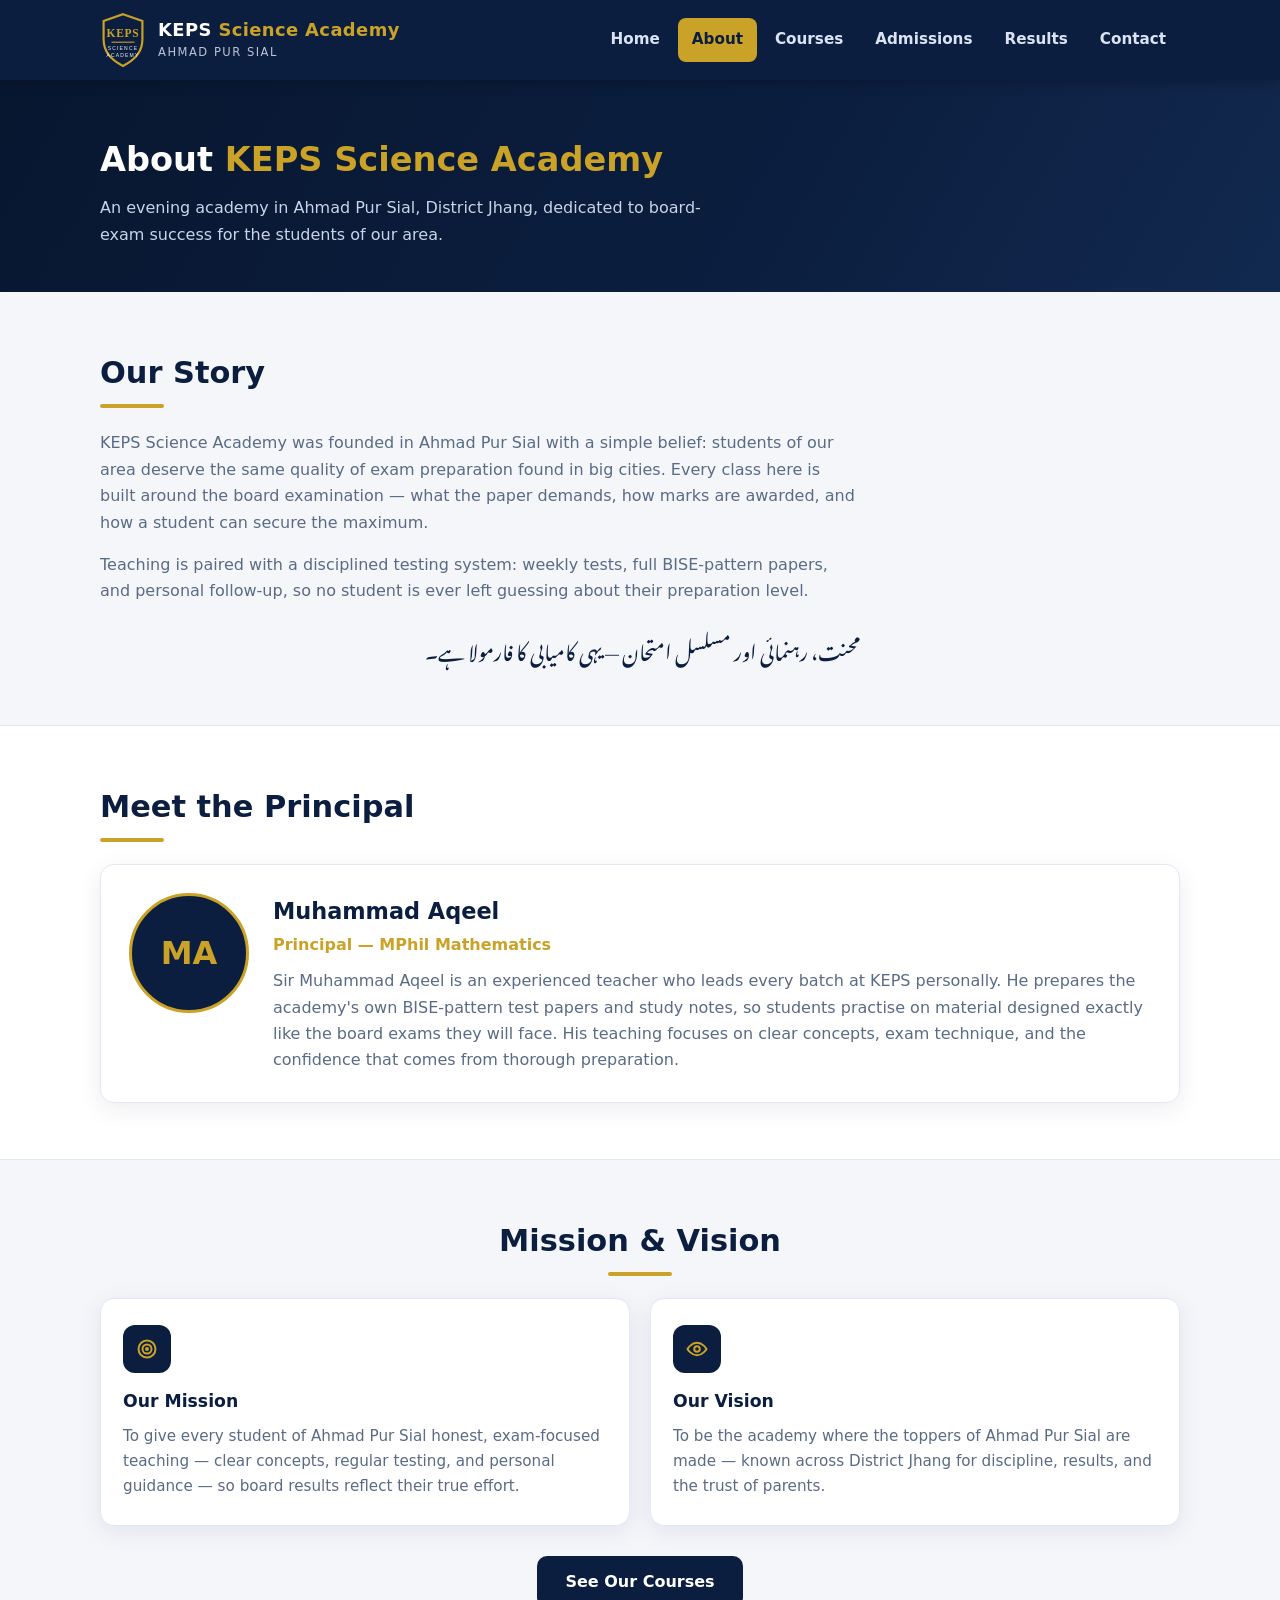
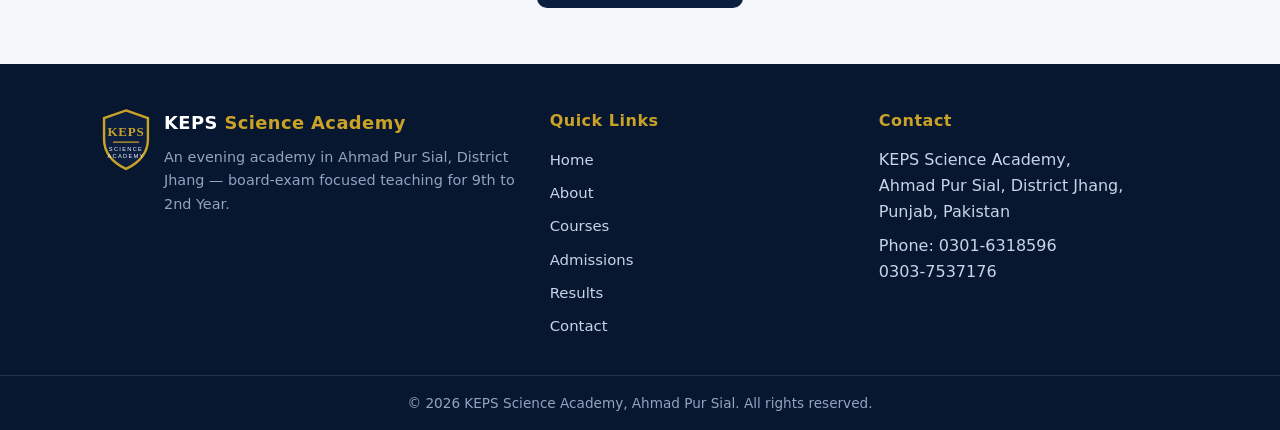
==== about.html @ 010a5b88 "Add files via upload" ====
<!DOCTYPE html>
<html lang="en">
<head>
<meta charset="UTF-8">
<meta name="viewport" content="width=device-width, initial-scale=1.0">
<title>About — KEPS Science Academy, Ahmad Pur Sial</title>
<meta name="description" content="About KEPS Science Academy Ahmad Pur Sial — mission, vision and Principal Muhammad Aqeel (MPhil Mathematics).">
<link rel="stylesheet" href="styles.css">
<link rel="preconnect" href="https://fonts.googleapis.com">
<link rel="preconnect" href="https://fonts.gstatic.com" crossorigin>
<link href="https://fonts.googleapis.com/css2?family=Noto+Nastaliq+Urdu:wght@400;600;700&display=swap" rel="stylesheet">
</head>
<body>

<header class="site-header">
  <div class="header-inner">
    <a class="brand" href="index.html" aria-label="KEPS Science Academy — home">
      <svg viewBox="0 0 64 78" role="img" aria-label="KEPS Science Academy crest">
        <path d="M32 3 L59 12.5 V38 C59 57 47.5 67.5 32 75 C16.5 67.5 5 57 5 38 V12.5 Z" fill="#0B1E3F" stroke="#C9A227" stroke-width="3"/>
        <text x="32" y="35" text-anchor="middle" fill="#C9A227" font-family="Georgia,'Times New Roman',serif" font-weight="bold" font-size="16" letter-spacing="1">KEPS</text>
        <line x1="16" y1="42" x2="48" y2="42" stroke="#C9A227" stroke-width="1.5"/>
        <text x="32" y="53" text-anchor="middle" fill="#F4F6FA" font-family="Arial,sans-serif" font-size="7" letter-spacing="1.6">SCIENCE</text>
        <text x="32" y="62" text-anchor="middle" fill="#F4F6FA" font-family="Arial,sans-serif" font-size="7" letter-spacing="1.6">ACADEMY</text>
      </svg>
      <span class="brand-text">
        <span class="brand-name">KEPS <span>Science Academy</span></span><br>
        <span class="brand-sub">Ahmad Pur Sial</span>
      </span>
    </a>
    <button class="nav-toggle" aria-label="Open menu" aria-expanded="false">
      <svg width="22" height="16" viewBox="0 0 22 16"><path d="M1 1h20M1 8h20M1 15h20" stroke="#fff" stroke-width="2" stroke-linecap="round"/></svg>
    </button>
    <nav class="nav" id="main-nav">
      <a href="index.html">Home</a>
      <a href="about.html" class="active">About</a>
      <a href="courses.html">Courses</a>
      <a href="admissions.html">Admissions</a>
      <a href="results.html">Results</a>
      <a href="contact.html">Contact</a>
    </nav>
  </div>
</header>

<main>
  <section class="page-hero">
    <div class="container">
      <h1>About <span class="gold">KEPS Science Academy</span></h1>
      <p>An evening academy in Ahmad Pur Sial, District Jhang, dedicated to board-exam success for the students of our area.</p>
    </div>
  </section>

  <section class="section">
    <div class="container">
      <h2 class="section-title">Our Story</h2>
      <div class="gold-rule"></div>
      <p style="color:var(--muted);max-width:760px;margin-bottom:16px">KEPS Science Academy was founded in Ahmad Pur Sial with a simple belief: students of our area deserve the same quality of exam preparation found in big cities. Every class here is built around the board examination — what the paper demands, how marks are awarded, and how a student can secure the maximum.</p>
      <p style="color:var(--muted);max-width:760px">Teaching is paired with a disciplined testing system: weekly tests, full BISE-pattern papers, and personal follow-up, so no student is ever left guessing about their preparation level.</p>
      <p class="ur" lang="ur" dir="rtl" style="font-size:1.25rem;color:var(--navy);margin-top:22px;max-width:760px">محنت، رہنمائی اور مسلسل امتحان — یہی کامیابی کا فارمولا ہے۔</p>
    </div>
  </section>

  <section class="section" style="background:#fff;border-top:1px solid var(--line);border-bottom:1px solid var(--line)">
    <div class="container">
      <h2 class="section-title">Meet the Principal</h2>
      <div class="gold-rule"></div>
      <div class="profile">
        <div class="avatar">MA</div>
        <div>
          <h2>Muhammad Aqeel</h2>
          <div class="role">Principal — MPhil Mathematics</div>
          <p>Sir Muhammad Aqeel is an experienced teacher who leads every batch at KEPS personally. He prepares the academy's own BISE-pattern test papers and study notes, so students practise on material designed exactly like the board exams they will face. His teaching focuses on clear concepts, exam technique, and the confidence that comes from thorough preparation.</p>
        </div>
      </div>
    </div>
  </section>

  <section class="section">
    <div class="container">
      <h2 class="section-title center">Mission &amp; Vision</h2>
      <div class="gold-rule center"></div>
      <div class="grid" style="grid-template-columns:repeat(auto-fit,minmax(300px,1fr))">
        <div class="card">
          <div class="icon"><svg width="24" height="24" viewBox="0 0 24 24" fill="none" stroke="#C9A227" stroke-width="2" stroke-linecap="round"><circle cx="12" cy="12" r="8.5"/><circle cx="12" cy="12" r="4.5"/><circle cx="12" cy="12" r="1" fill="#C9A227"/></svg></div>
          <h3>Our Mission</h3>
          <p>To give every student of Ahmad Pur Sial honest, exam-focused teaching — clear concepts, regular testing, and personal guidance — so board results reflect their true effort.</p>
        </div>
        <div class="card">
          <div class="icon"><svg width="24" height="24" viewBox="0 0 24 24" fill="none" stroke="#C9A227" stroke-width="2" stroke-linecap="round"><path d="M2.5 12S6 5.8 12 5.8 21.5 12 21.5 12 18 18.2 12 18.2 2.5 12 2.5 12z"/><circle cx="12" cy="12" r="2.8"/></svg></div>
          <h3>Our Vision</h3>
          <p>To be the academy where the toppers of Ahmad Pur Sial are made — known across District Jhang for discipline, results, and the trust of parents.</p>
        </div>
      </div>
      <p style="text-align:center;margin-top:30px"><a class="btn btn-navy" href="courses.html">See Our Courses</a></p>
    </div>
  </section>
</main>

<footer class="site-footer">
  <div class="footer-grid">
    <div>
      <div class="footer-brand">
        <svg viewBox="0 0 64 78" role="img" aria-label="KEPS Science Academy crest">
          <path d="M32 3 L59 12.5 V38 C59 57 47.5 67.5 32 75 C16.5 67.5 5 57 5 38 V12.5 Z" fill="#0B1E3F" stroke="#C9A227" stroke-width="3"/>
          <text x="32" y="35" text-anchor="middle" fill="#C9A227" font-family="Georgia,'Times New Roman',serif" font-weight="bold" font-size="16" letter-spacing="1">KEPS</text>
          <line x1="16" y1="42" x2="48" y2="42" stroke="#C9A227" stroke-width="1.5"/>
          <text x="32" y="53" text-anchor="middle" fill="#F4F6FA" font-family="Arial,sans-serif" font-size="7" letter-spacing="1.6">SCIENCE</text>
          <text x="32" y="62" text-anchor="middle" fill="#F4F6FA" font-family="Arial,sans-serif" font-size="7" letter-spacing="1.6">ACADEMY</text>
        </svg>
        <div>
          <div class="brand-name">KEPS <span style="color:#C9A227">Science Academy</span></div>
          <p>An evening academy in Ahmad Pur Sial, District Jhang — board-exam focused teaching for 9th to 2nd Year.</p>
        </div>
      </div>
    </div>
    <div>
      <h4>Quick Links</h4>
      <ul class="footer-links">
        <li><a href="index.html">Home</a></li>
        <li><a href="about.html">About</a></li>
        <li><a href="courses.html">Courses</a></li>
        <li><a href="admissions.html">Admissions</a></li>
        <li><a href="results.html">Results</a></li>
        <li><a href="contact.html">Contact</a></li>
      </ul>
    </div>
    <div>
      <h4>Contact</h4>
      <ul class="footer-links">
        <li>KEPS Science Academy,<br>Ahmad Pur Sial, District Jhang,<br>Punjab, Pakistan</li>
        <li>Phone: 0301-6318596<br>0303-7537176</li>
      </ul>
    </div>
  </div>
  <div class="footer-bottom">© <span id="year">2026</span> KEPS Science Academy, Ahmad Pur Sial. All rights reserved.</div>
</footer>
<script src="script.js"></script>
</body>
</html>
---- styles.css ----
/* KEPS Science Academy — shared styles */
:root{
  --navy:#0B1E3F;
  --navy-2:#12294f;
  --navy-3:#081730;
  --gold:#C9A227;
  --gold-soft:#e8cf7a;
  --bg:#F4F6FA;
  --ink:#1A2332;
  --muted:#5A6B85;
  --card:#ffffff;
  --line:#e2e8f2;
  --radius:14px;
  --shadow:0 6px 24px rgba(11,30,63,.08);
}
*{margin:0;padding:0;box-sizing:border-box}
html{scroll-behavior:smooth}
body{
  font-family:"Segoe UI",system-ui,-apple-system,Roboto,"Helvetica Neue",Arial,sans-serif;
  background:var(--bg);color:var(--ink);line-height:1.65;font-size:16px;
}
img,svg{max-width:100%}
a{color:inherit}
.container{max-width:1120px;margin:0 auto;padding:0 20px}
.ur{font-family:"Noto Nastaliq Urdu","Jameel Noori Nastaleeq",serif;direction:rtl;line-height:2.1}

/* ---------- header ---------- */
.site-header{background:var(--navy);color:#fff;position:sticky;top:0;z-index:50;
  box-shadow:0 2px 12px rgba(0,0,0,.25)}
.header-inner{display:flex;align-items:center;justify-content:space-between;
  padding:12px 20px;max-width:1120px;margin:0 auto}
.brand{display:flex;align-items:center;gap:12px;text-decoration:none}
.brand svg{width:46px;height:auto;flex:0 0 auto}
.brand-text{line-height:1.25}
.brand-name{font-weight:800;font-size:1.12rem;letter-spacing:.4px}
.brand-name span{color:var(--gold)}
.brand-sub{font-size:.72rem;color:#b9c4d8;letter-spacing:1.5px;text-transform:uppercase}
.nav{display:flex;gap:4px;align-items:center}
.nav a{color:#dbe3f2;text-decoration:none;padding:9px 14px;border-radius:8px;
  font-weight:600;font-size:.95rem;transition:background .15s,color .15s}
.nav a:hover{background:rgba(255,255,255,.08);color:#fff}
.nav a.active{background:var(--gold);color:var(--navy)}
.nav-toggle{display:none;background:none;border:1px solid rgba(255,255,255,.35);
  border-radius:8px;padding:8px 11px;cursor:pointer}
.nav-toggle svg{display:block}

/* ---------- hero ---------- */
.hero{background:radial-gradient(1100px 480px at 80% -10%,#1b3a6e 0%,var(--navy) 55%) ,var(--navy);
  color:#fff;padding:72px 0 64px;position:relative;overflow:hidden}
.hero::after{content:"";position:absolute;inset:0;pointer-events:none;
  background-image:radial-gradient(rgba(201,162,39,.14) 1.5px,transparent 1.6px);
  background-size:26px 26px;opacity:.5}
.hero-inner{position:relative;z-index:1;max-width:1120px;margin:0 auto;padding:0 20px}
.badge{display:inline-block;background:var(--gold);color:var(--navy);font-weight:800;
  font-size:.8rem;letter-spacing:1px;text-transform:uppercase;border-radius:999px;
  padding:7px 18px;margin-bottom:18px}
.hero h1{font-size:2.6rem;line-height:1.2;margin-bottom:10px;font-weight:800}
.hero h1 .gold{color:var(--gold)}
.hero .tagline{font-size:1.25rem;color:var(--gold-soft);font-weight:600;margin-bottom:6px}
.hero .tagline-ur{font-size:1.35rem;color:#eef2fa;margin:2px 0 20px;text-align:left}
.hero p.lead{max-width:640px;color:#c9d4e8;margin-bottom:28px}
.cta-row{display:flex;gap:14px;flex-wrap:wrap}
.btn{display:inline-block;text-decoration:none;font-weight:700;border-radius:10px;
  padding:13px 28px;transition:transform .12s,box-shadow .12s;font-size:1rem;cursor:pointer;border:none}
.btn:active{transform:scale(.97)}
.btn-gold{background:var(--gold);color:var(--navy);box-shadow:0 4px 14px rgba(201,162,39,.35)}
.btn-gold:hover{background:var(--gold-soft)}
.btn-outline{border:2px solid rgba(255,255,255,.7);color:#fff;background:transparent}
.btn-outline:hover{border-color:#fff;background:rgba(255,255,255,.1)}
.btn-navy{background:var(--navy);color:#fff}
.btn-navy:hover{background:var(--navy-2)}
.btn-whatsapp{background:#25D366;color:#fff}
.btn-whatsapp:hover{background:#1eb856}

/* ---------- sections ---------- */
.section{padding:56px 0}
.section-title{font-size:1.9rem;font-weight:800;color:var(--navy);margin-bottom:6px}
.section-title.center{text-align:center}
.gold-rule{width:64px;height:4px;background:var(--gold);border-radius:2px;margin:0 0 22px}
.gold-rule.center{margin-left:auto;margin-right:auto}
.section-sub{color:var(--muted);max-width:680px;margin-bottom:28px}
.section-sub.center{margin-left:auto;margin-right:auto;text-align:center}

/* stats band */
.stats{background:var(--navy);color:#fff;padding:40px 0;margin:0}
.stats-grid{display:grid;grid-template-columns:repeat(4,1fr);gap:20px;max-width:1120px;
  margin:0 auto;padding:0 20px;text-align:center}
.stat-num{font-size:1.5rem;font-weight:800;color:var(--gold)}
.stat-label{color:#c9d4e8;font-size:.92rem;margin-top:4px}

/* cards */
.grid{display:grid;gap:20px;grid-template-columns:repeat(auto-fit,minmax(230px,1fr))}
.card{background:var(--card);border:1px solid var(--line);border-radius:var(--radius);
  padding:26px 22px;box-shadow:var(--shadow);transition:transform .15s,box-shadow .15s}
.card:hover{transform:translateY(-3px);box-shadow:0 10px 28px rgba(11,30,63,.12)}
.card .icon{width:48px;height:48px;border-radius:12px;background:var(--navy);
  display:flex;align-items:center;justify-content:center;margin-bottom:14px}
.card h3{font-size:1.08rem;color:var(--navy);margin-bottom:8px}
.card p{color:var(--muted);font-size:.95rem}

/* page hero (inner pages) */
.page-hero{background:linear-gradient(120deg,var(--navy-3),var(--navy) 60%,var(--navy-2));
  color:#fff;padding:52px 0 44px}
.page-hero h1{font-size:2.1rem;font-weight:800}
.page-hero h1 .gold{color:var(--gold)}
.page-hero p{color:#c9d4e8;max-width:640px;margin-top:8px}

/* principal / profile */
.profile{display:grid;grid-template-columns:120px 1fr;gap:24px;align-items:start;
  background:var(--card);border:1px solid var(--line);border-radius:var(--radius);
  padding:28px;box-shadow:var(--shadow)}
.avatar{width:120px;height:120px;border-radius:50%;background:var(--navy);color:var(--gold);
  display:flex;align-items:center;justify-content:center;font-size:2rem;font-weight:800;
  border:3px solid var(--gold);flex:0 0 auto}
.profile h2{color:var(--navy);font-size:1.4rem}
.profile .role{color:var(--gold);font-weight:700;margin:2px 0 10px}
.profile p{color:var(--muted)}

/* steps */
.steps{display:grid;gap:16px;grid-template-columns:repeat(auto-fit,minmax(220px,1fr));counter-reset:step}
.step{background:var(--card);border:1px solid var(--line);border-radius:var(--radius);
  padding:24px 20px;box-shadow:var(--shadow);position:relative}
.step::before{counter-increment:step;content:counter(step);width:38px;height:38px;
  border-radius:50%;background:var(--gold);color:var(--navy);font-weight:800;
  display:flex;align-items:center;justify-content:center;margin-bottom:12px;font-size:1.1rem}
.step h3{color:var(--navy);margin-bottom:6px;font-size:1.05rem}
.step p{color:var(--muted);font-size:.94rem}

/* notice / placeholder boxes */
.notice{background:#fff8e6;border:1px solid var(--gold);border-left:6px solid var(--gold);
  border-radius:10px;padding:18px 20px;margin:18px 0;color:var(--ink)}
.notice strong{color:var(--navy)}
.placeholder-box{background:var(--card);border:2px dashed var(--gold);border-radius:var(--radius);
  padding:44px 28px;text-align:center;color:var(--muted)}
.placeholder-box h3{color:var(--navy);margin-bottom:8px}

/* course tables */
.class-block{margin-bottom:36px}
.class-block>h2{color:var(--navy);font-size:1.5rem;margin-bottom:4px}
.class-block>.sub{color:var(--muted);margin-bottom:16px}
.chips{display:flex;flex-wrap:wrap;gap:8px;margin:12px 0}
.chip{background:#eaf0fa;color:var(--navy);border:1px solid #cfdaef;border-radius:999px;
  padding:5px 14px;font-size:.85rem;font-weight:600}
ul.tick{list-style:none;margin-top:10px}
ul.tick li{padding:6px 0 6px 30px;position:relative;color:var(--muted)}
ul.tick li::before{content:"";position:absolute;left:2px;top:11px;width:14px;height:8px;
  border-left:3px solid var(--gold);border-bottom:3px solid var(--gold);transform:rotate(-45deg)}

/* contact */
.contact-grid{display:grid;grid-template-columns:1fr 1fr;gap:24px;align-items:start}
.info-card{background:var(--card);border:1px solid var(--line);border-radius:var(--radius);
  padding:24px;box-shadow:var(--shadow);margin-bottom:16px}
.info-card h3{color:var(--navy);margin-bottom:6px;font-size:1.05rem}
.info-card p{color:var(--muted)}
.phone-big{font-size:1.5rem;font-weight:800;color:var(--navy);letter-spacing:1px}
.form-card{background:var(--card);border:1px solid var(--line);border-radius:var(--radius);
  padding:28px;box-shadow:var(--shadow)}
.form-card h2{color:var(--navy);margin-bottom:14px}
label{display:block;font-weight:600;color:var(--navy);margin:12px 0 6px;font-size:.95rem}
input[type=text],input[type=tel],textarea{width:100%;border:1px solid #c9d4e8;border-radius:10px;
  padding:12px 14px;font-size:1rem;font-family:inherit;background:#fbfcfe;color:var(--ink)}
input:focus,textarea:focus{outline:2px solid var(--gold);border-color:var(--gold)}
textarea{min-height:120px;resize:vertical}
.form-note{font-size:.85rem;color:var(--muted);margin-top:12px}

/* footer */
.site-footer{background:var(--navy-3);color:#c9d4e8;margin-top:0}
.footer-grid{display:grid;grid-template-columns:1.4fr 1fr 1fr;gap:28px;
  max-width:1120px;margin:0 auto;padding:44px 20px 28px}
.footer-brand{display:flex;align-items:flex-start;gap:12px}
.footer-brand svg{width:52px;flex:0 0 auto}
.footer-brand .brand-name{color:#fff}
.footer-brand p{font-size:.9rem;margin-top:8px;color:#93a3c0}
.site-footer h4{color:var(--gold);margin-bottom:12px;font-size:1rem;letter-spacing:.5px}
.footer-links{list-style:none}
.footer-links li{margin:7px 0}
.footer-links a{color:#c9d4e8;text-decoration:none;font-size:.93rem}
.footer-links a:hover{color:#fff;text-decoration:underline}
.footer-bottom{border-top:1px solid rgba(255,255,255,.12);text-align:center;
  padding:16px 20px;font-size:.85rem;color:#93a3c0}

/* ---------- responsive ---------- */
@media (max-width:860px){
  .stats-grid{grid-template-columns:repeat(2,1fr);gap:26px 12px}
  .contact-grid{grid-template-columns:1fr}
  .footer-grid{grid-template-columns:1fr;gap:24px}
}
@media (max-width:760px){
  .nav-toggle{display:block}
  .nav{position:absolute;top:100%;left:0;right:0;background:var(--navy-3);
    flex-direction:column;align-items:stretch;padding:10px 16px 16px;gap:2px;
    display:none;border-top:1px solid rgba(255,255,255,.1)}
  .nav.open{display:flex}
  .nav a{padding:12px 10px}
  .hero{padding:52px 0 48px}
  .hero h1{font-size:1.9rem}
  .hero .tagline{font-size:1.05rem}
  .section{padding:40px 0}
  .section-title{font-size:1.55rem}
  .page-hero h1{font-size:1.7rem}
  .profile{grid-template-columns:1fr;text-align:center}
  .avatar{margin:0 auto}
}
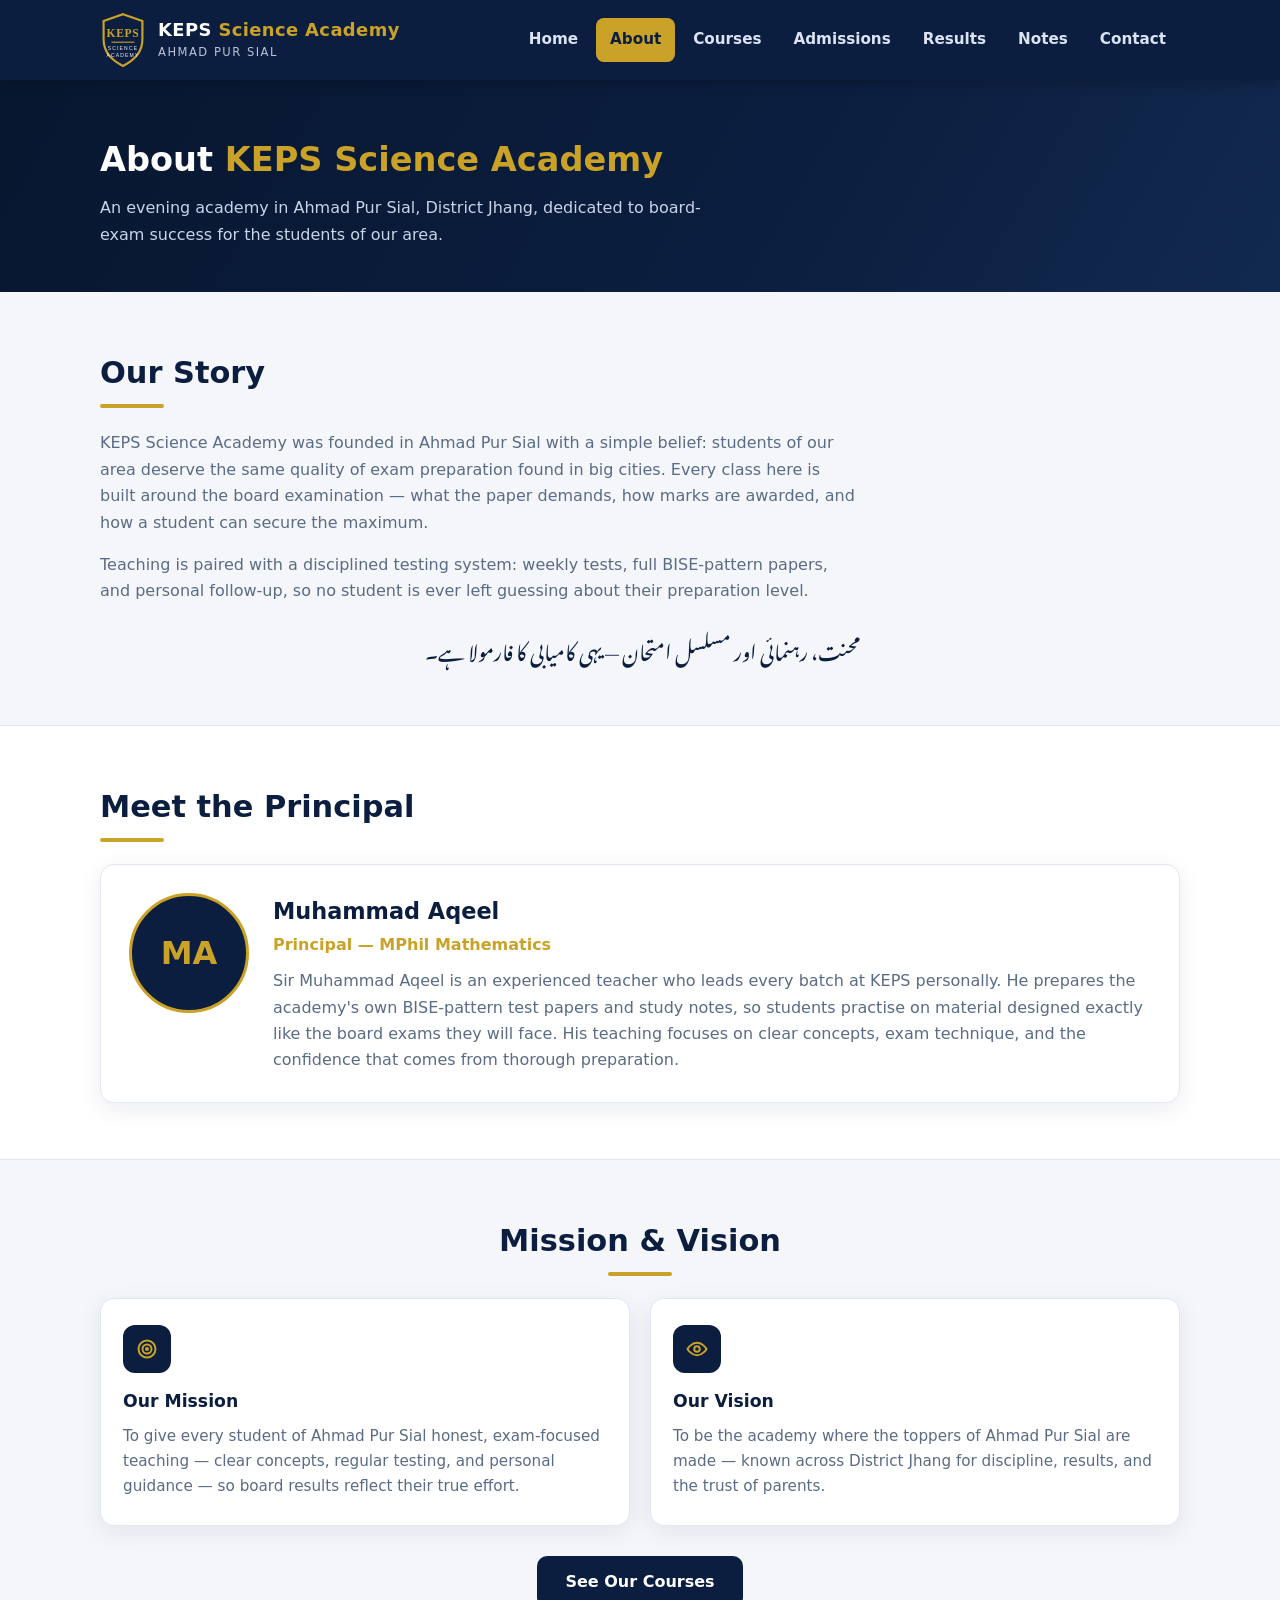
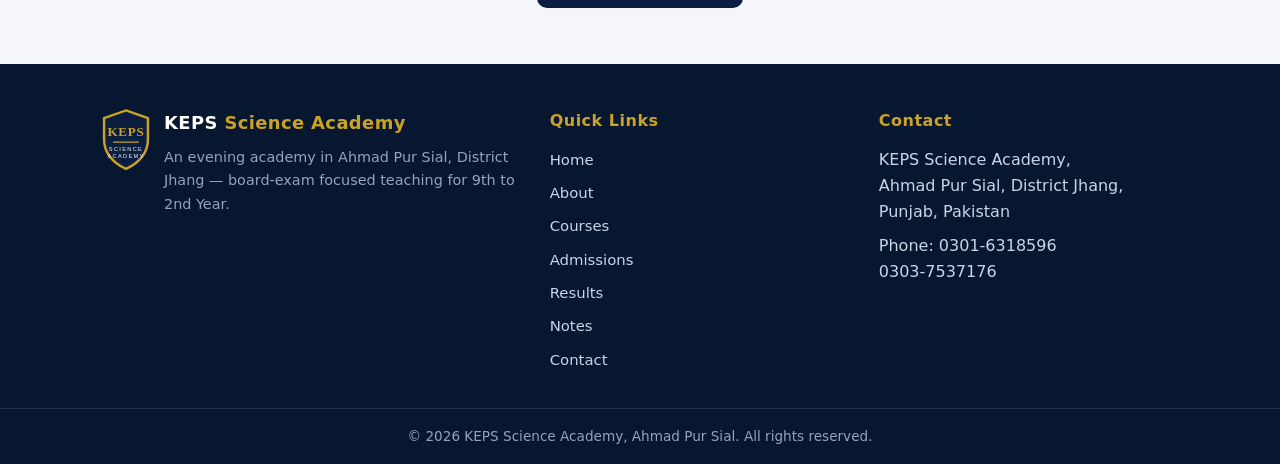
==== commit 50a65b32: "Add Notes page with SEO, nav links and sitemap" ====
--- a/about.html
+++ b/about.html
@@ -5,6 +5,17 @@
 <meta name="viewport" content="width=device-width, initial-scale=1.0">
 <title>About — KEPS Science Academy, Ahmad Pur Sial</title>
 <meta name="description" content="About KEPS Science Academy Ahmad Pur Sial — mission, vision and Principal Muhammad Aqeel (MPhil Mathematics).">
+<link rel="canonical" href="https://kepsacademy.github.io/about.html">
+<meta name="keywords" content="KEPS Science Academy, Ahmad Pur Sial academy, Jhang academy, 9th class academy Ahmad Pur Sial, 10th class academy, FSc academy Jhang, BISE pattern tests">
+<meta property="og:type" content="website">
+<meta property="og:site_name" content="KEPS Science Academy">
+<meta property="og:title" content="About — KEPS Science Academy, Ahmad Pur Sial">
+<meta property="og:description" content="About KEPS Science Academy Ahmad Pur Sial — mission, vision and Principal Muhammad Aqeel (MPhil Mathematics).">
+<meta property="og:url" content="https://kepsacademy.github.io/about.html">
+<link rel="icon" href="favicon.svg" type="image/svg+xml">
+<script type="application/ld+json">
+{"@context":"https://schema.org","@type":"EducationalOrganization","name":"KEPS Science Academy","url":"https://kepsacademy.github.io/","telephone":["+92-301-6318596","+92-303-7537176"],"address":{"@type":"PostalAddress","addressLocality":"Ahmad Pur Sial","addressRegion":"Punjab","addressCountry":"PK"},"founder":{"@type":"Person","name":"Muhammad Aqeel","jobTitle":"Principal"},"description":"Evening academy in Ahmad Pur Sial, District Jhang for 9th, 10th, 1st Year and 2nd Year board exam preparation with weekly tests and BISE-pattern test series."}
+</script>
 <link rel="stylesheet" href="styles.css">
 <link rel="preconnect" href="https://fonts.googleapis.com">
 <link rel="preconnect" href="https://fonts.gstatic.com" crossorigin>
@@ -36,6 +47,7 @@
       <a href="courses.html">Courses</a>
       <a href="admissions.html">Admissions</a>
       <a href="results.html">Results</a>
+      <a href="notes.html">Notes</a>
       <a href="contact.html">Contact</a>
     </nav>
   </div>
@@ -120,6 +132,7 @@
         <li><a href="courses.html">Courses</a></li>
         <li><a href="admissions.html">Admissions</a></li>
         <li><a href="results.html">Results</a></li>
+        <li><a href="notes.html">Notes</a></li>
         <li><a href="contact.html">Contact</a></li>
       </ul>
     </div>
--- a/styles.css
+++ b/styles.css
@@ -201,3 +201,32 @@
   .profile{grid-template-columns:1fr;text-align:center}
   .avatar{margin:0 auto}
 }
+
+/* Announcement post — full-width banner, centered */
+.post-full{padding:0 0 60px;background:#fff}
+.post-full-media{position:relative}
+.post-full-media img{display:block;width:100%;height:auto}
+.post-badge{position:absolute;top:18px;left:18px;background:var(--gold);color:var(--navy);font-weight:800;font-size:.85rem;padding:9px 16px;border-radius:999px;letter-spacing:.4px;box-shadow:0 4px 12px rgba(0,0,0,.3)}
+.wrap.post-full-body{max-width:760px;text-align:center;padding-top:36px;margin:0 auto}
+.post-meta{color:var(--muted);font-size:.85rem;margin:0 0 8px}
+.post-full-body h2{color:var(--navy);font-size:1.8rem;margin:0 0 12px;line-height:1.3}
+.post-full-body>p{color:#3c4a63;line-height:1.65;margin:0 auto 4px;max-width:640px}
+.post-points{list-style:none;padding:0;margin:18px auto 26px;display:inline-block;text-align:left}
+.post-points li{padding-left:26px;position:relative;color:var(--navy);font-weight:600;margin-bottom:8px}
+.post-points li::before{content:"\2713";position:absolute;left:0;color:#9A7B1C;font-weight:800}
+.post-full .cta-row{justify-content:center}
+.btn-outline-navy{border:2px solid var(--navy);color:var(--navy);background:transparent}
+.btn-outline-navy:hover{background:var(--navy);color:#fff}
+@media (max-width:760px){
+  .post-full-body{padding:28px 20px 0}
+  .post-full-body h2{font-size:1.4rem}
+  .post-badge{top:12px;left:12px;font-size:.75rem;padding:7px 12px}
+}
+
+/* Admission form */
+select{width:100%;border:1px solid #c9d4e8;border-radius:10px;padding:12px 14px;
+  font-size:1rem;font-family:inherit;background:#fbfcfe;color:var(--ink)}
+select:focus{outline:2px solid var(--gold);border-color:var(--gold)}
+.form-grid{display:grid;grid-template-columns:1fr 1fr;gap:0 18px}
+@media (max-width:640px){.form-grid{grid-template-columns:1fr}}
+#apply{scroll-margin-top:90px}
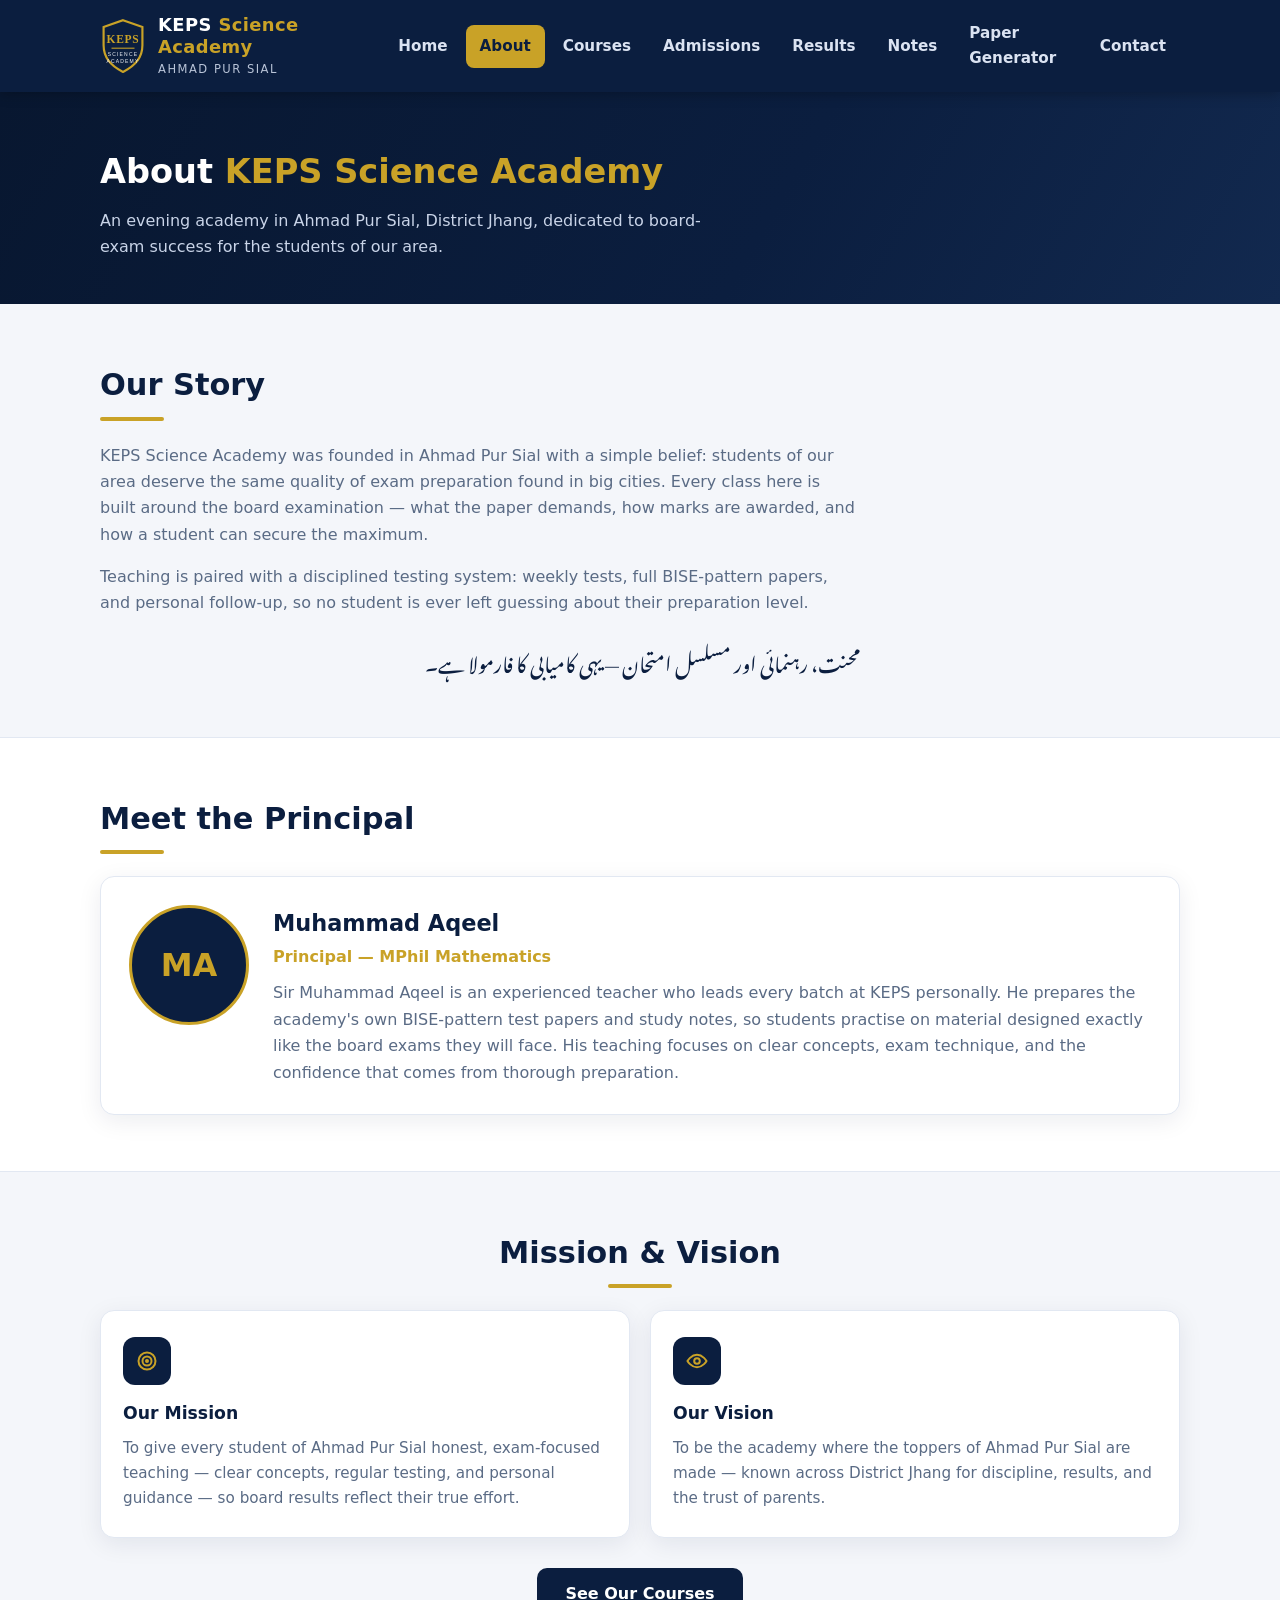
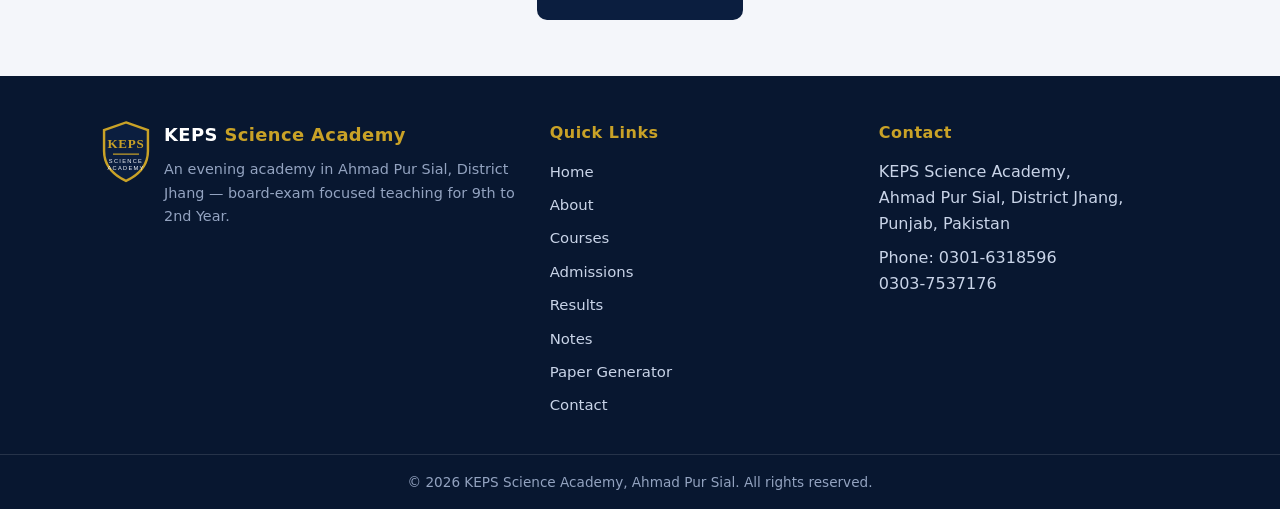
==== commit a2e37f46: "Add Paper Generator link to site navigation" ====
--- a/about.html
+++ b/about.html
@@ -48,6 +48,7 @@
       <a href="admissions.html">Admissions</a>
       <a href="results.html">Results</a>
       <a href="notes.html">Notes</a>
+      <a href="paper-generator.html">Paper Generator</a>
       <a href="contact.html">Contact</a>
     </nav>
   </div>
@@ -133,6 +134,7 @@
         <li><a href="admissions.html">Admissions</a></li>
         <li><a href="results.html">Results</a></li>
         <li><a href="notes.html">Notes</a></li>
+        <li><a href="paper-generator.html">Paper Generator</a></li>
         <li><a href="contact.html">Contact</a></li>
       </ul>
     </div>
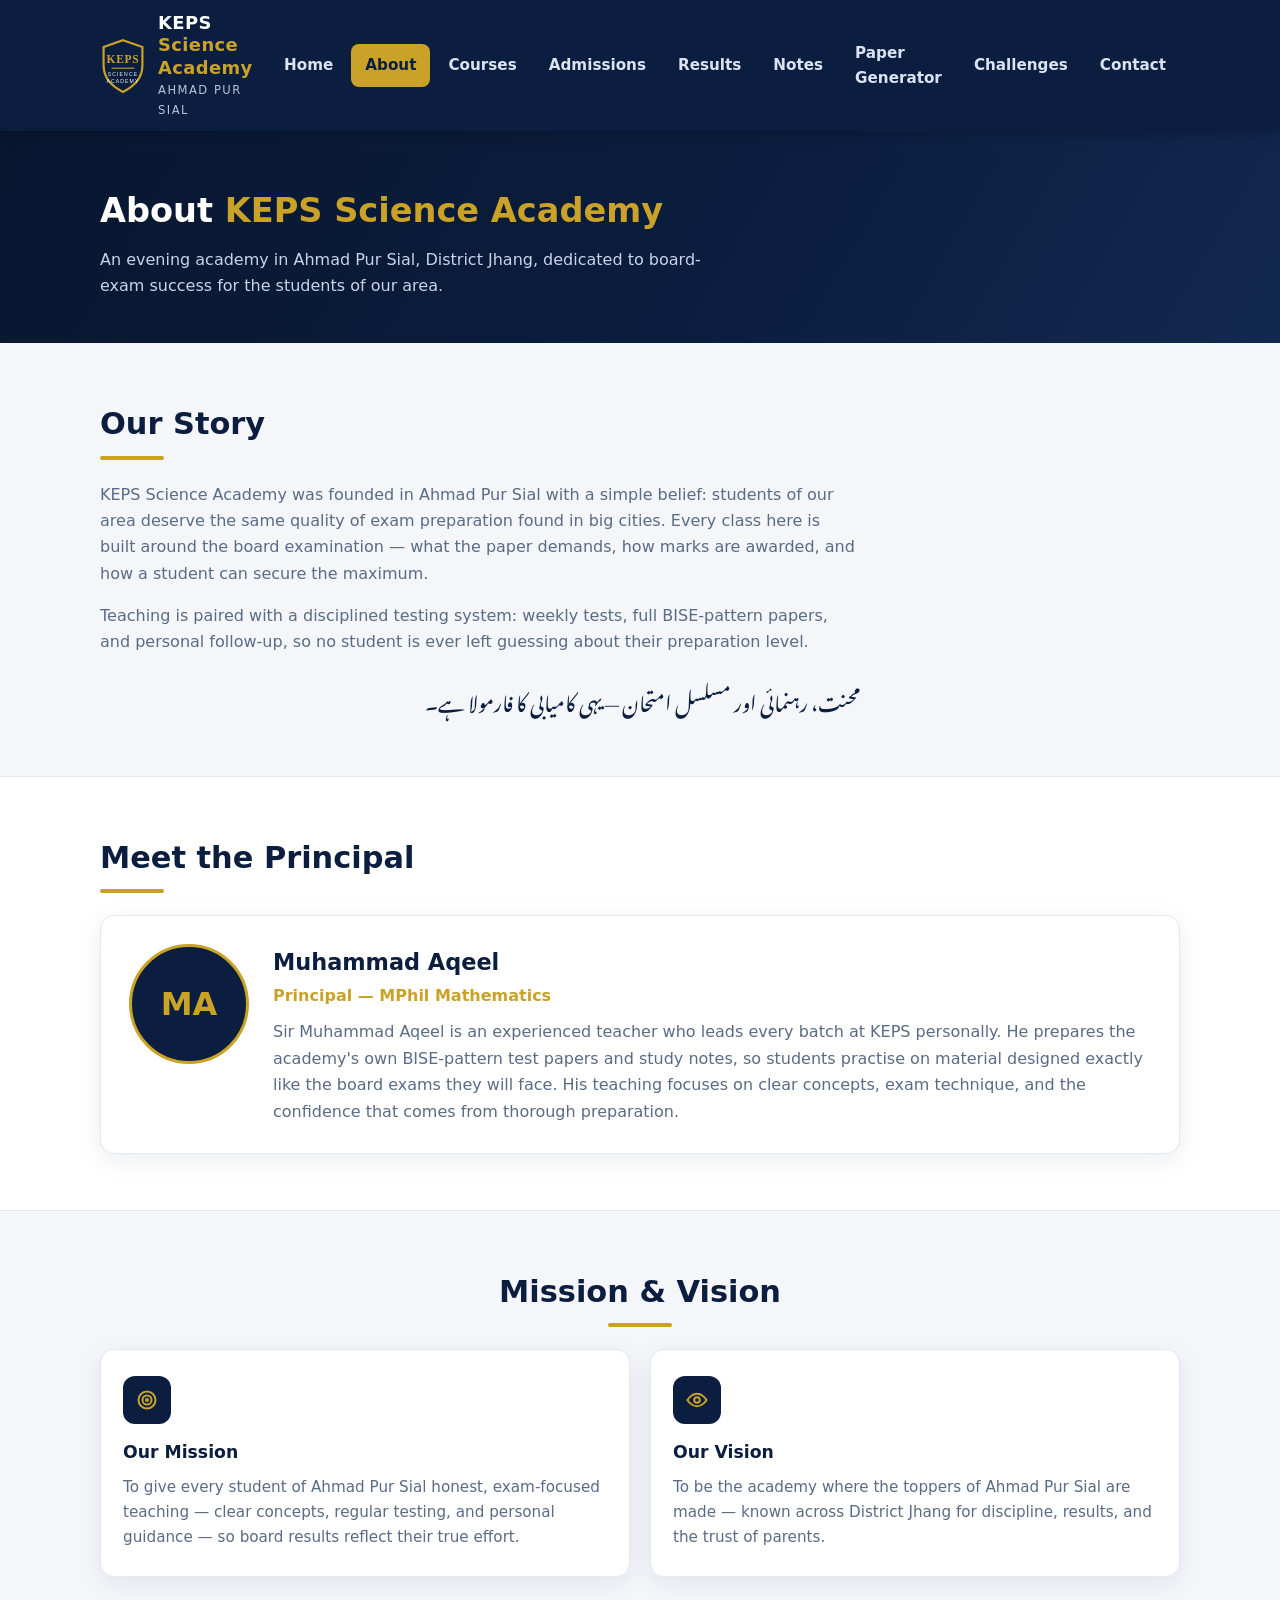
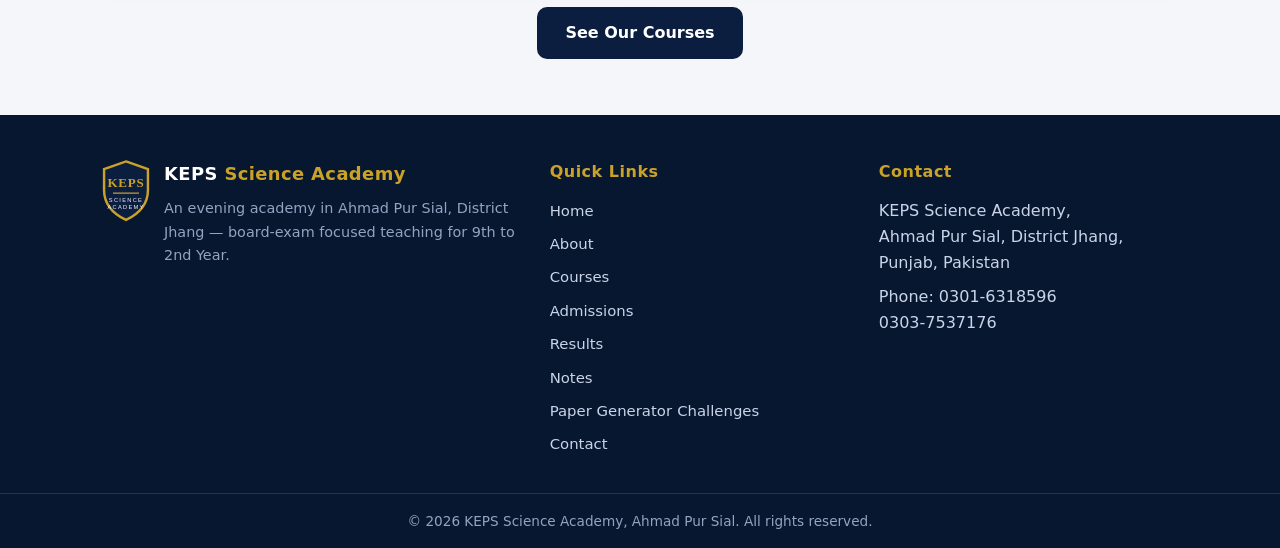
==== commit a2e7bb80: "Add Challenges page with Physics Challenge #1 (SEO)" ====
--- a/about.html
+++ b/about.html
@@ -49,6 +49,7 @@
       <a href="results.html">Results</a>
       <a href="notes.html">Notes</a>
       <a href="paper-generator.html">Paper Generator</a>
+      <a href="challenges.html">Challenges</a>
       <a href="contact.html">Contact</a>
     </nav>
   </div>
@@ -134,7 +135,8 @@
         <li><a href="admissions.html">Admissions</a></li>
         <li><a href="results.html">Results</a></li>
         <li><a href="notes.html">Notes</a></li>
-        <li><a href="paper-generator.html">Paper Generator</a></li>
+        <li><a href="paper-generator.html">Paper Generator</a>
+      <a href="challenges.html">Challenges</a></li>
         <li><a href="contact.html">Contact</a></li>
       </ul>
     </div>
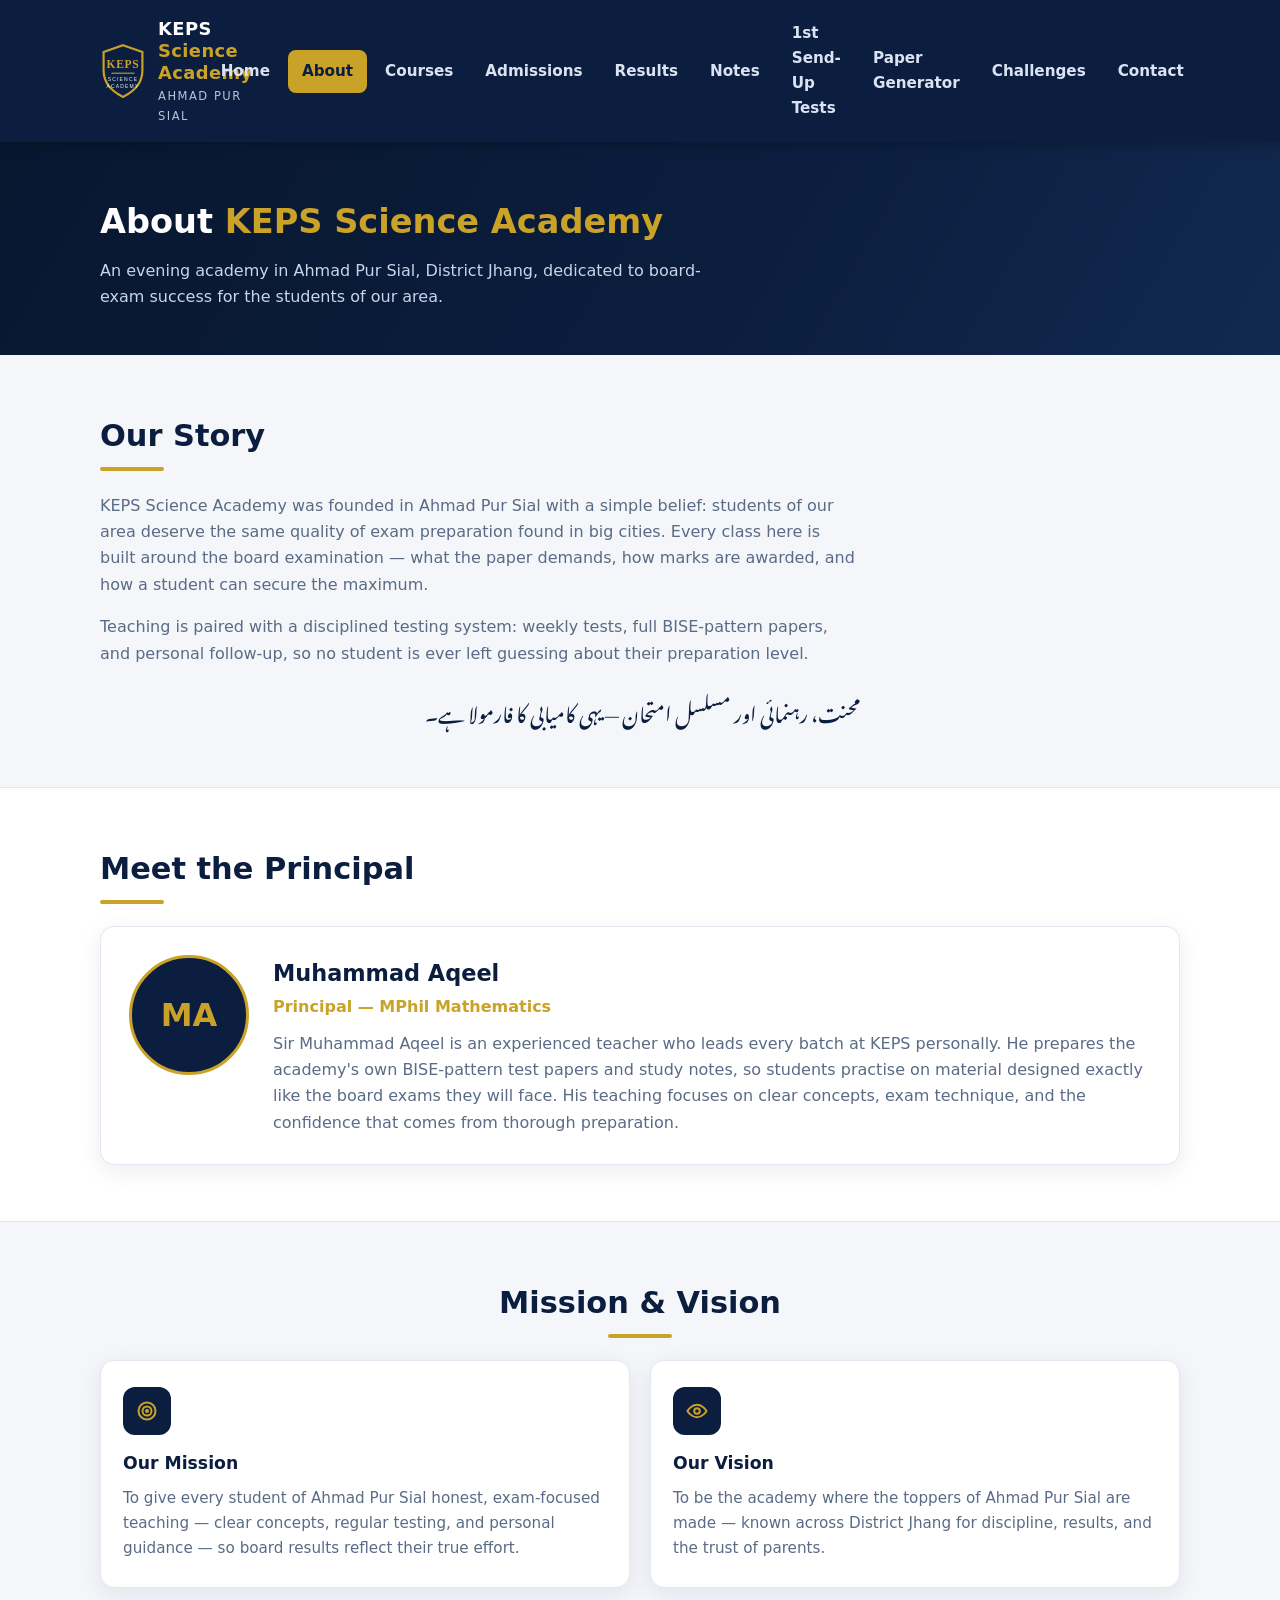
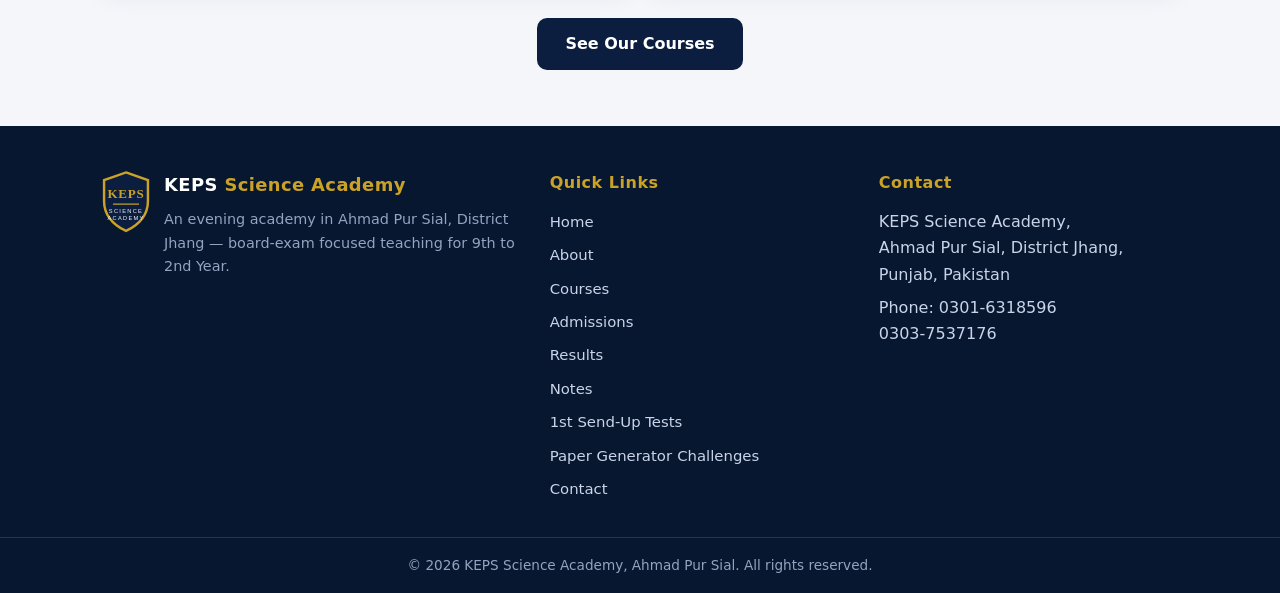
==== commit 5c46b31c: "Add 1st Send-Up Tests page + SEO" ====
--- a/about.html
+++ b/about.html
@@ -48,6 +48,7 @@
       <a href="admissions.html">Admissions</a>
       <a href="results.html">Results</a>
       <a href="notes.html">Notes</a>
+      <a href="1st-sendup-tests.html">1st Send-Up Tests</a>
       <a href="paper-generator.html">Paper Generator</a>
       <a href="challenges.html">Challenges</a>
       <a href="contact.html">Contact</a>
@@ -135,6 +136,7 @@
         <li><a href="admissions.html">Admissions</a></li>
         <li><a href="results.html">Results</a></li>
         <li><a href="notes.html">Notes</a></li>
+        <li><a href="1st-sendup-tests.html">1st Send-Up Tests</a></li>
         <li><a href="paper-generator.html">Paper Generator</a>
       <a href="challenges.html">Challenges</a></li>
         <li><a href="contact.html">Contact</a></li>
